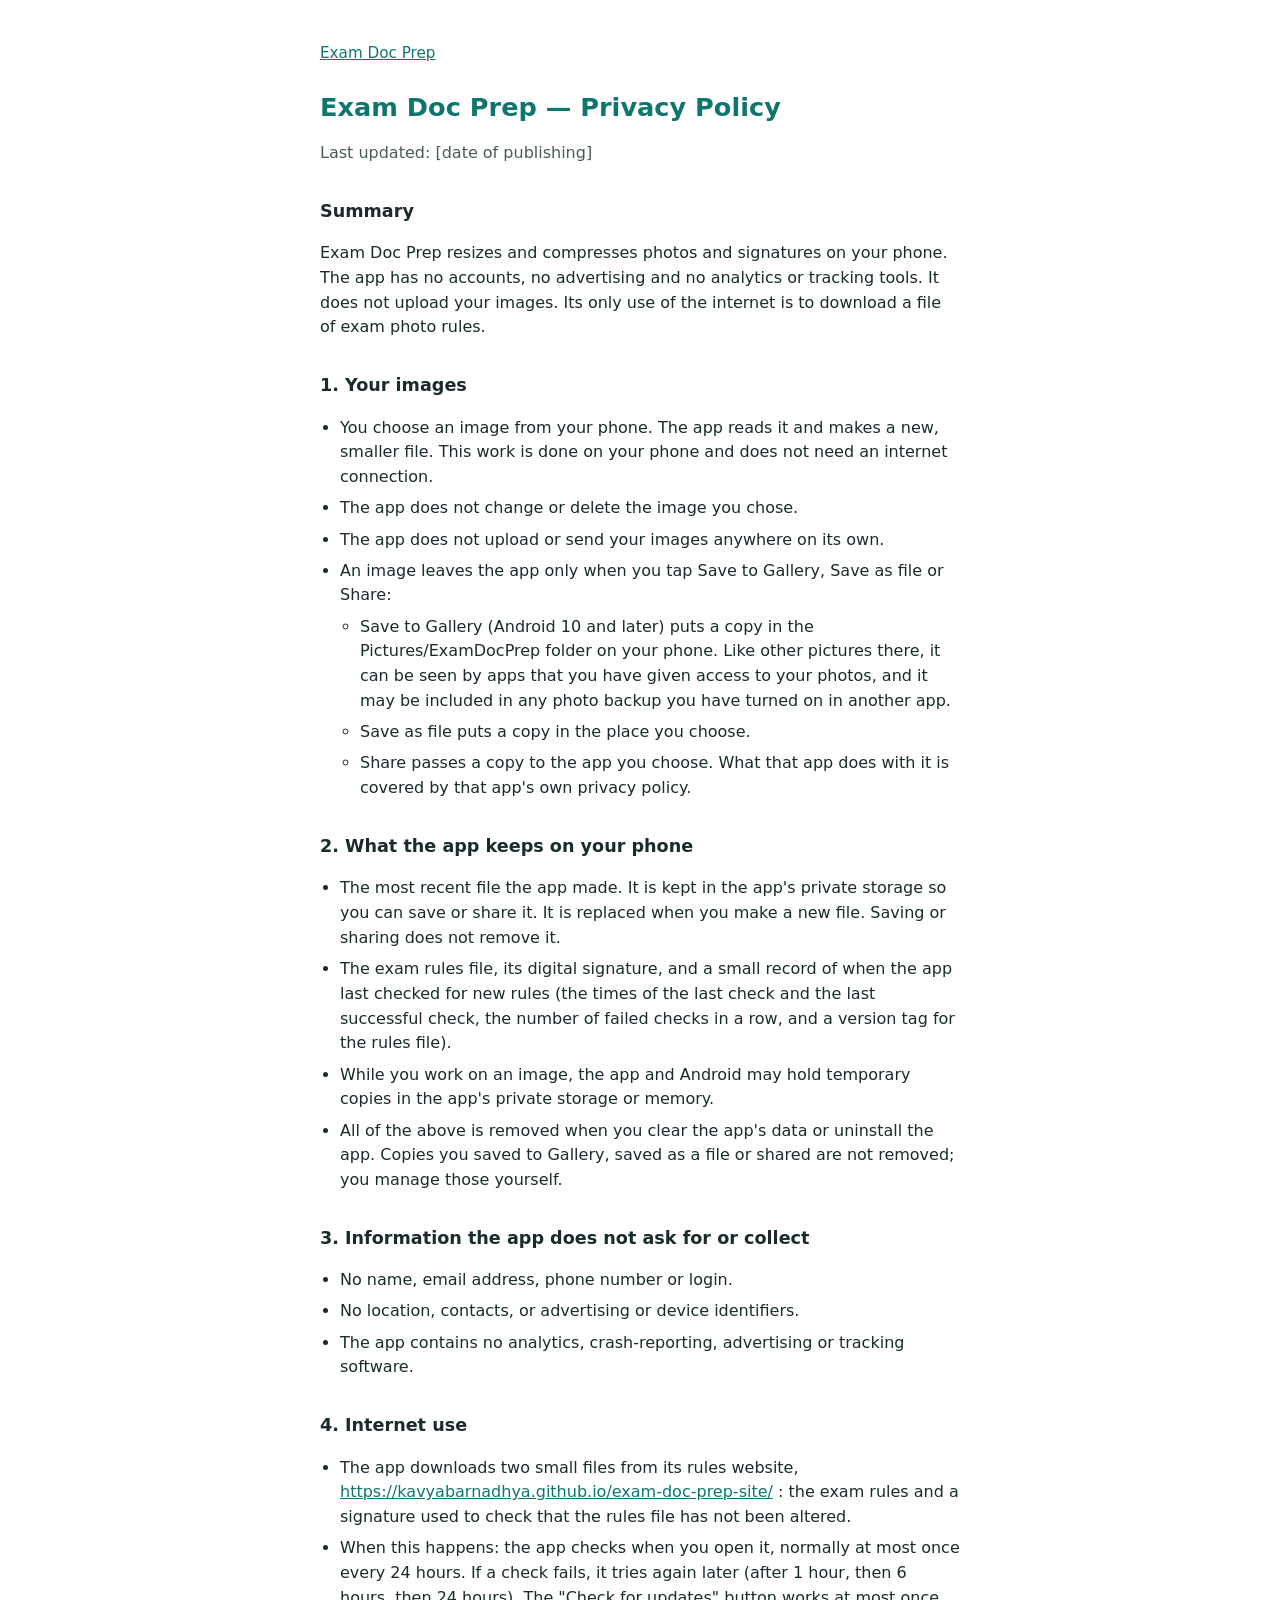
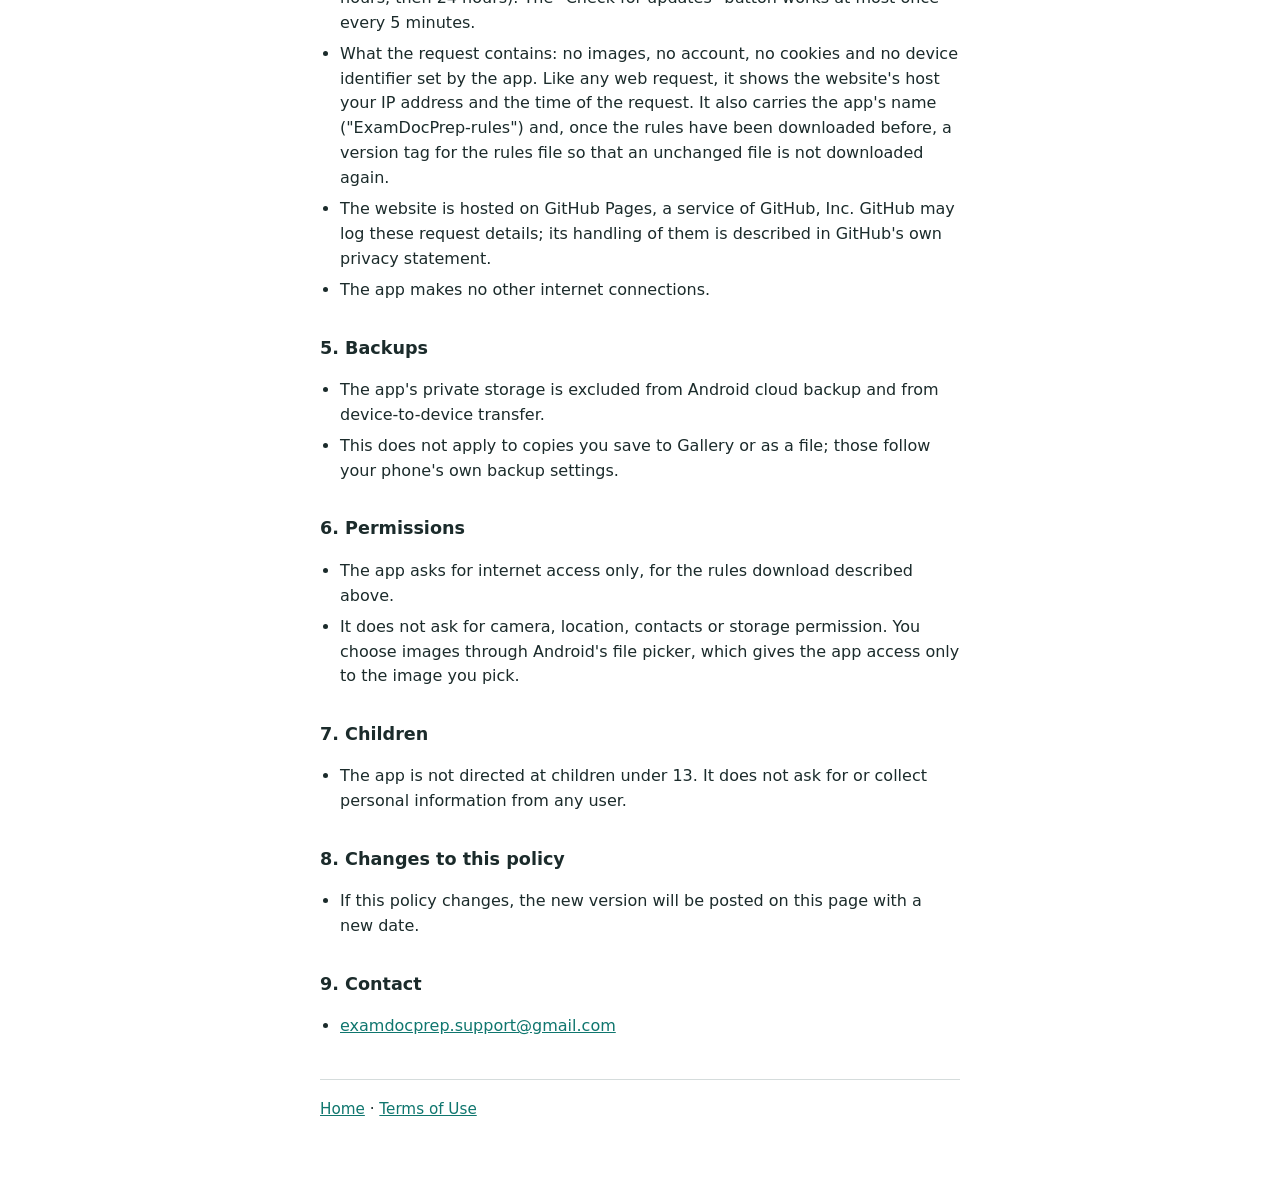
==== privacy/index.html @ 9127f496 "Add privacy policy and terms pages; reword home page sentence - privacy/index.html and terms/index.h" ====
<!DOCTYPE html>
<html lang="en">
<head>
<meta charset="utf-8">
<meta name="viewport" content="width=device-width, initial-scale=1">
<title>Privacy Policy – Exam Doc Prep</title>
<link rel="stylesheet" href="../site.css">
</head>
<body>
<nav><a href="../">Exam Doc Prep</a></nav>
<main>
<h1>Exam Doc Prep — Privacy Policy</h1>
<p class="date">Last updated: [date of publishing]</p>

<h2>Summary</h2>
<p>Exam Doc Prep resizes and compresses photos and signatures on your phone. The app has no accounts, no advertising and no analytics or tracking tools. It does not upload your images. Its only use of the internet is to download a file of exam photo rules.</p>

<h2>1. Your images</h2>
<ul>
<li>You choose an image from your phone. The app reads it and makes a new, smaller file. This work is done on your phone and does not need an internet connection.</li>
<li>The app does not change or delete the image you chose.</li>
<li>The app does not upload or send your images anywhere on its own.</li>
<li>An image leaves the app only when you tap Save to Gallery, Save as file or Share:
<ul>
<li>Save to Gallery (Android 10 and later) puts a copy in the Pictures/ExamDocPrep folder on your phone. Like other pictures there, it can be seen by apps that you have given access to your photos, and it may be included in any photo backup you have turned on in another app.</li>
<li>Save as file puts a copy in the place you choose.</li>
<li>Share passes a copy to the app you choose. What that app does with it is covered by that app's own privacy policy.</li>
</ul>
</li>
</ul>

<h2>2. What the app keeps on your phone</h2>
<ul>
<li>The most recent file the app made. It is kept in the app's private storage so you can save or share it. It is replaced when you make a new file. Saving or sharing does not remove it.</li>
<li>The exam rules file, its digital signature, and a small record of when the app last checked for new rules (the times of the last check and the last successful check, the number of failed checks in a row, and a version tag for the rules file).</li>
<li>While you work on an image, the app and Android may hold temporary copies in the app's private storage or memory.</li>
<li>All of the above is removed when you clear the app's data or uninstall the app. Copies you saved to Gallery, saved as a file or shared are not removed; you manage those yourself.</li>
</ul>

<h2>3. Information the app does not ask for or collect</h2>
<ul>
<li>No name, email address, phone number or login.</li>
<li>No location, contacts, or advertising or device identifiers.</li>
<li>The app contains no analytics, crash-reporting, advertising or tracking software.</li>
</ul>

<h2>4. Internet use</h2>
<ul>
<li>The app downloads two small files from its rules website, <a href="https://kavyabarnadhya.github.io/exam-doc-prep-site/">https://kavyabarnadhya.github.io/exam-doc-prep-site/</a> : the exam rules and a signature used to check that the rules file has not been altered.</li>
<li>When this happens: the app checks when you open it, normally at most once every 24 hours. If a check fails, it tries again later (after 1 hour, then 6 hours, then 24 hours). The "Check for updates" button works at most once every 5 minutes.</li>
<li>What the request contains: no images, no account, no cookies and no device identifier set by the app. Like any web request, it shows the website's host your IP address and the time of the request. It also carries the app's name ("ExamDocPrep-rules") and, once the rules have been downloaded before, a version tag for the rules file so that an unchanged file is not downloaded again.</li>
<li>The website is hosted on GitHub Pages, a service of GitHub, Inc. GitHub may log these request details; its handling of them is described in GitHub's own privacy statement.</li>
<li>The app makes no other internet connections.</li>
</ul>

<h2>5. Backups</h2>
<ul>
<li>The app's private storage is excluded from Android cloud backup and from device-to-device transfer.</li>
<li>This does not apply to copies you save to Gallery or as a file; those follow your phone's own backup settings.</li>
</ul>

<h2>6. Permissions</h2>
<ul>
<li>The app asks for internet access only, for the rules download described above.</li>
<li>It does not ask for camera, location, contacts or storage permission. You choose images through Android's file picker, which gives the app access only to the image you pick.</li>
</ul>

<h2>7. Children</h2>
<ul>
<li>The app is not directed at children under 13. It does not ask for or collect personal information from any user.</li>
</ul>

<h2>8. Changes to this policy</h2>
<ul>
<li>If this policy changes, the new version will be posted on this page with a new date.</li>
</ul>

<h2>9. Contact</h2>
<ul>
<li><a href="mailto:examdocprep.support@gmail.com">examdocprep.support@gmail.com</a></li>
</ul>
</main>
<footer><a href="../">Home</a> · <a href="../terms/">Terms of Use</a></footer>
</body>
</html>
---- site.css ----
/* Shared by the privacy and terms pages. Same look as the home page. */
:root { color-scheme: light dark; --text: #1b2b2b; --muted: #4a5a5a; --brand: #0f766e; --bg: #ffffff; --line: #d5dcdc; }
@media (prefers-color-scheme: dark) {
  :root { --text: #e6eded; --muted: #a9b8b8; --brand: #5eead4; --bg: #101616; --line: #2c3838; }
}
body { font-family: system-ui, sans-serif; max-width: 40rem; margin: 2rem auto 3rem; padding: 0 1rem; line-height: 1.55; color: var(--text); background: var(--bg); }
h1 { color: var(--brand); font-size: 1.6rem; line-height: 1.25; }
h2 { font-size: 1.1rem; margin-top: 2rem; }
a { color: var(--brand); }
a:focus-visible { outline: 2px solid var(--brand); outline-offset: 2px; }
ul { padding-left: 1.25rem; }
li { margin: 0.4rem 0; }
.date { color: var(--muted); }
nav, footer { font-size: 0.95rem; }
nav a, footer a { display: inline-block; padding: 0.6rem 0; }
footer { margin-top: 2.5rem; padding-top: 0.5rem; border-top: 1px solid var(--line); }
main { overflow-wrap: anywhere; }
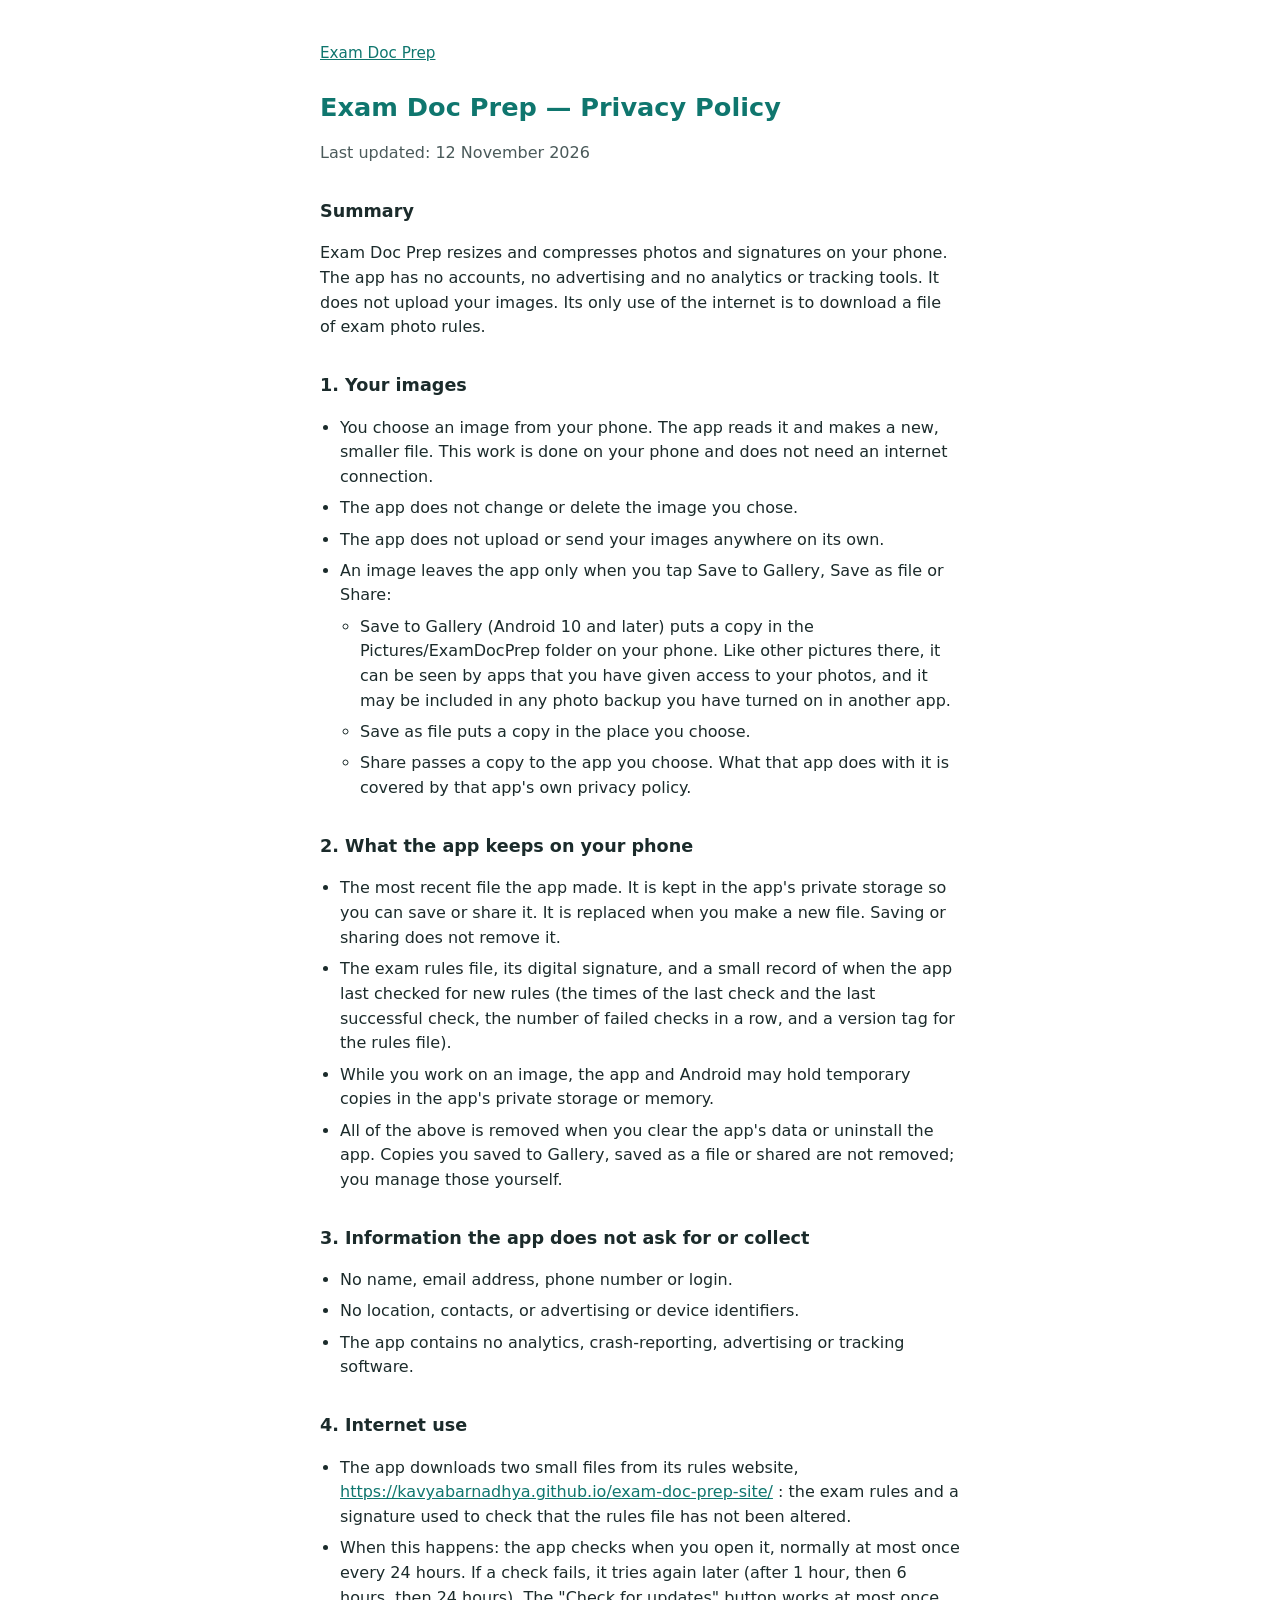
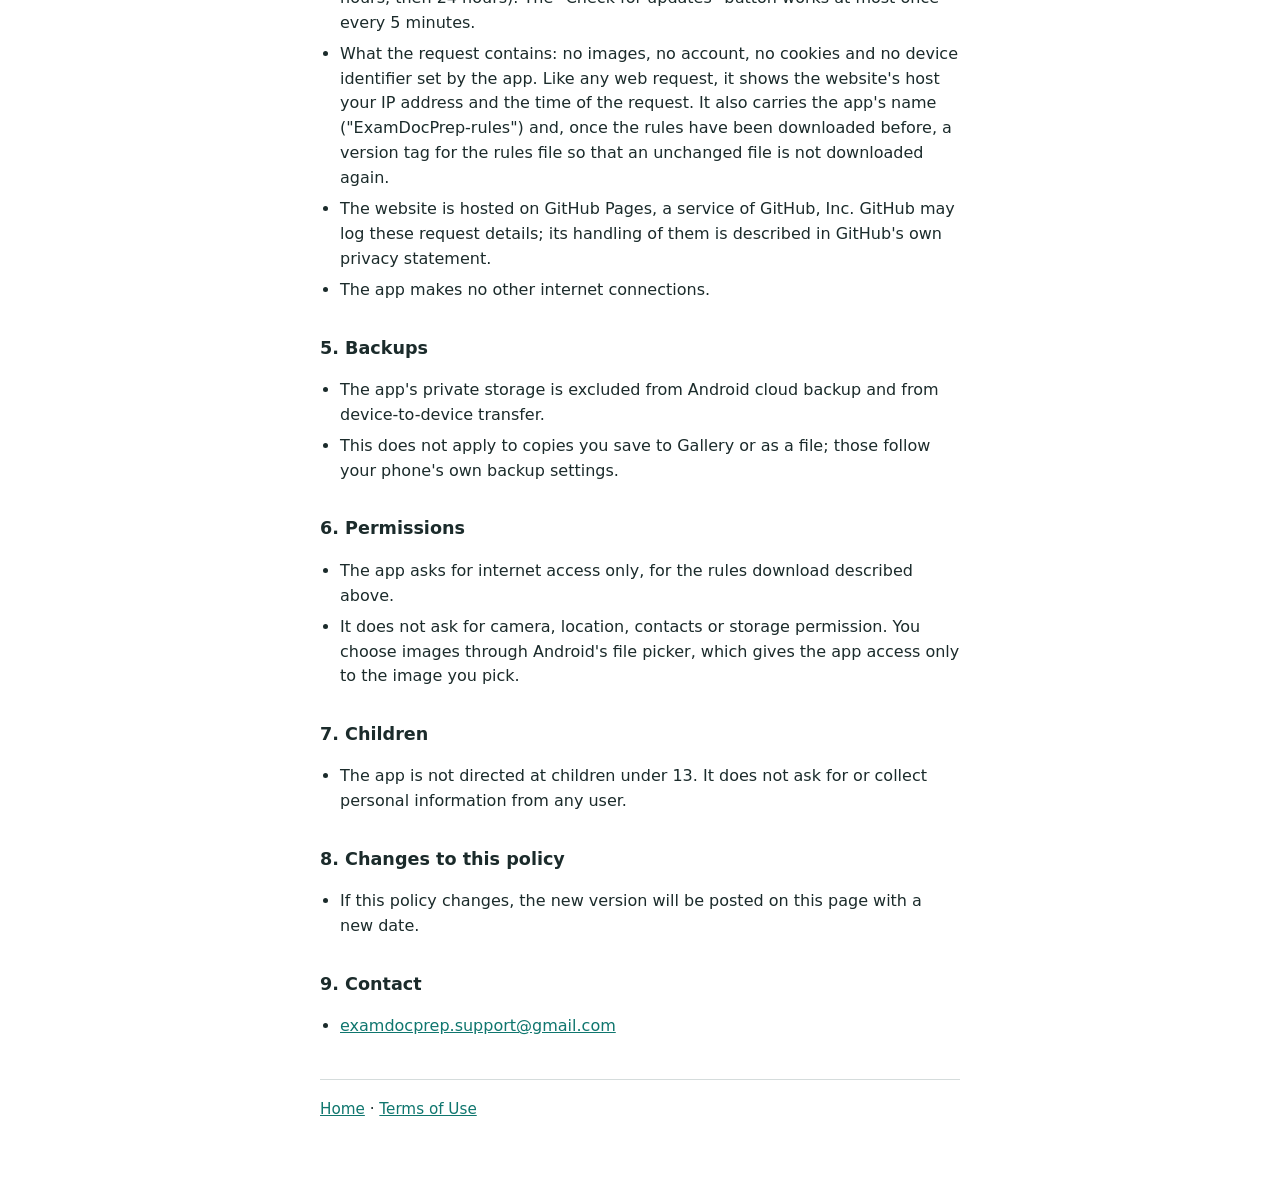
==== commit 62722125: "Set policy and terms date to 12 November 2026 Proposed publication date. No other text changed." ====
--- a/privacy/index.html
+++ b/privacy/index.html
@@ -10,7 +10,7 @@
 <nav><a href="../">Exam Doc Prep</a></nav>
 <main>
 <h1>Exam Doc Prep — Privacy Policy</h1>
-<p class="date">Last updated: [date of publishing]</p>
+<p class="date">Last updated: 12 November 2026</p>
 
 <h2>Summary</h2>
 <p>Exam Doc Prep resizes and compresses photos and signatures on your phone. The app has no accounts, no advertising and no analytics or tracking tools. It does not upload your images. Its only use of the internet is to download a file of exam photo rules.</p>
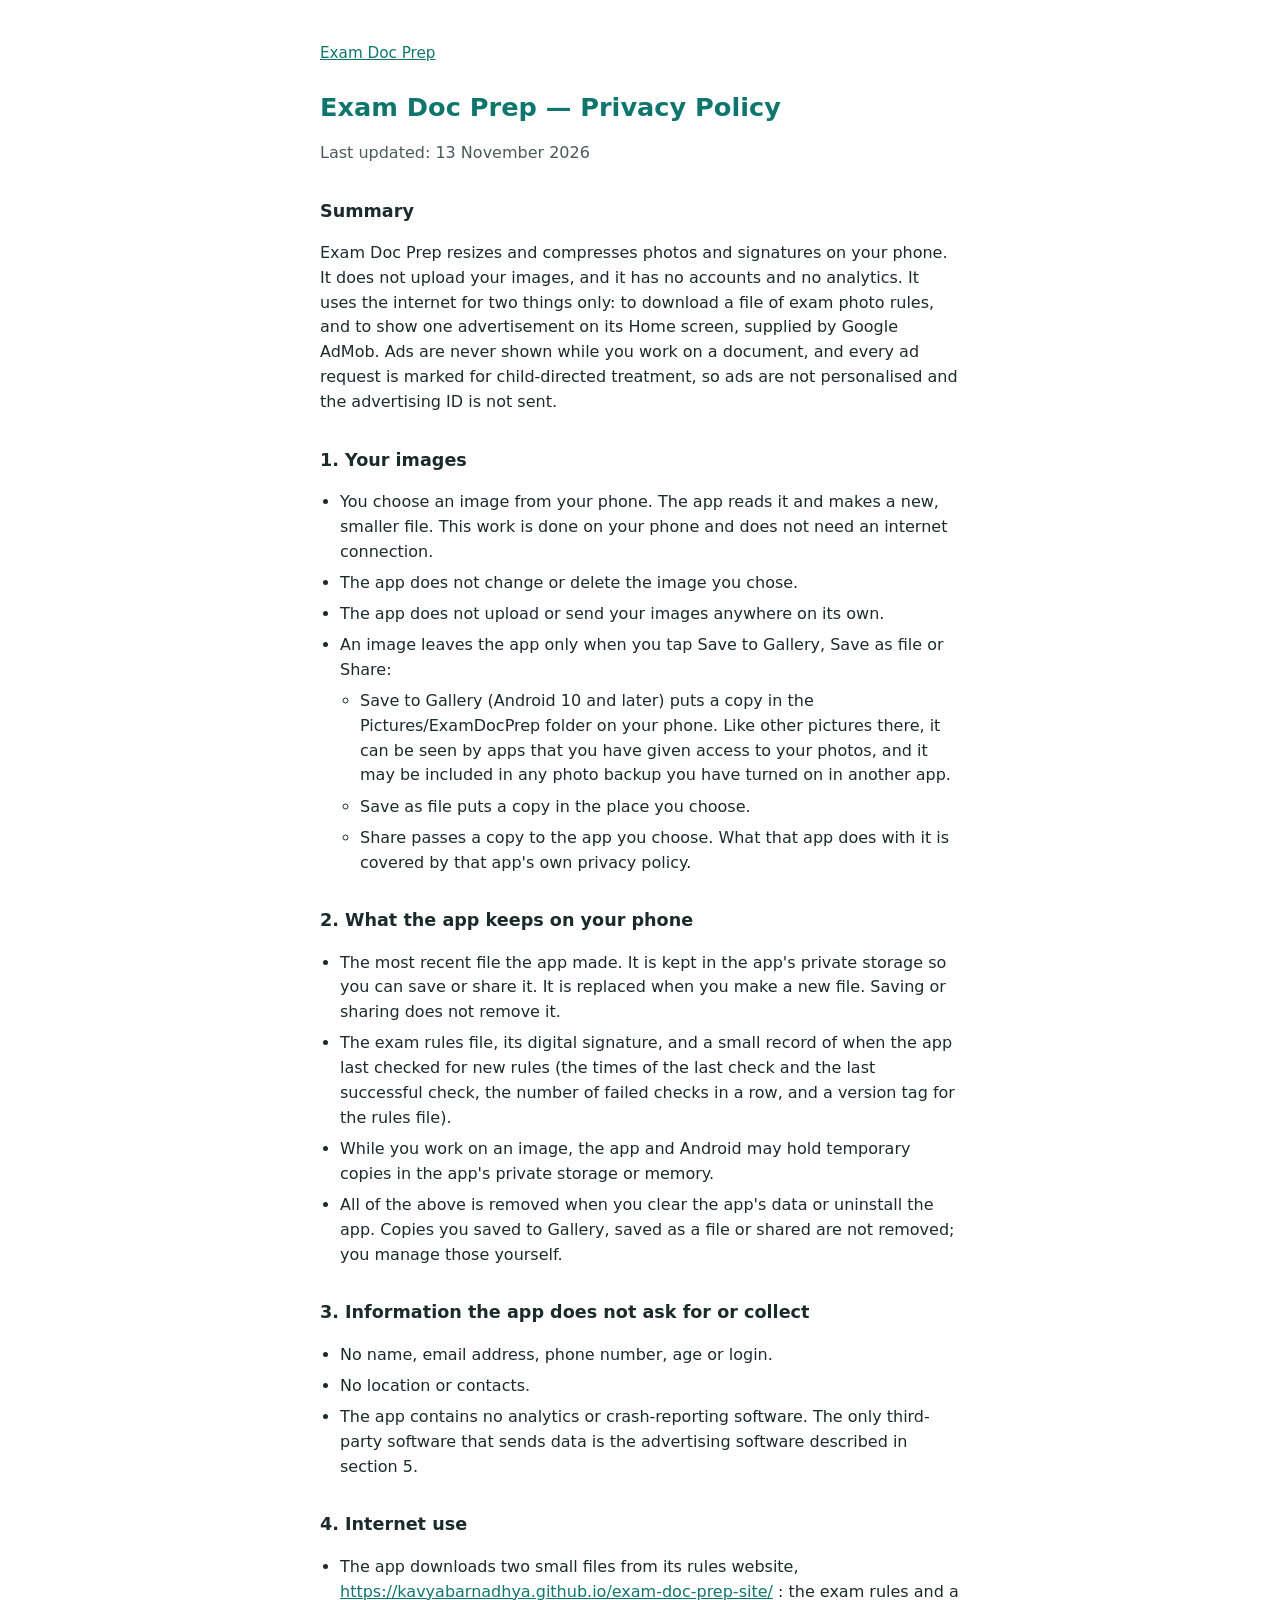
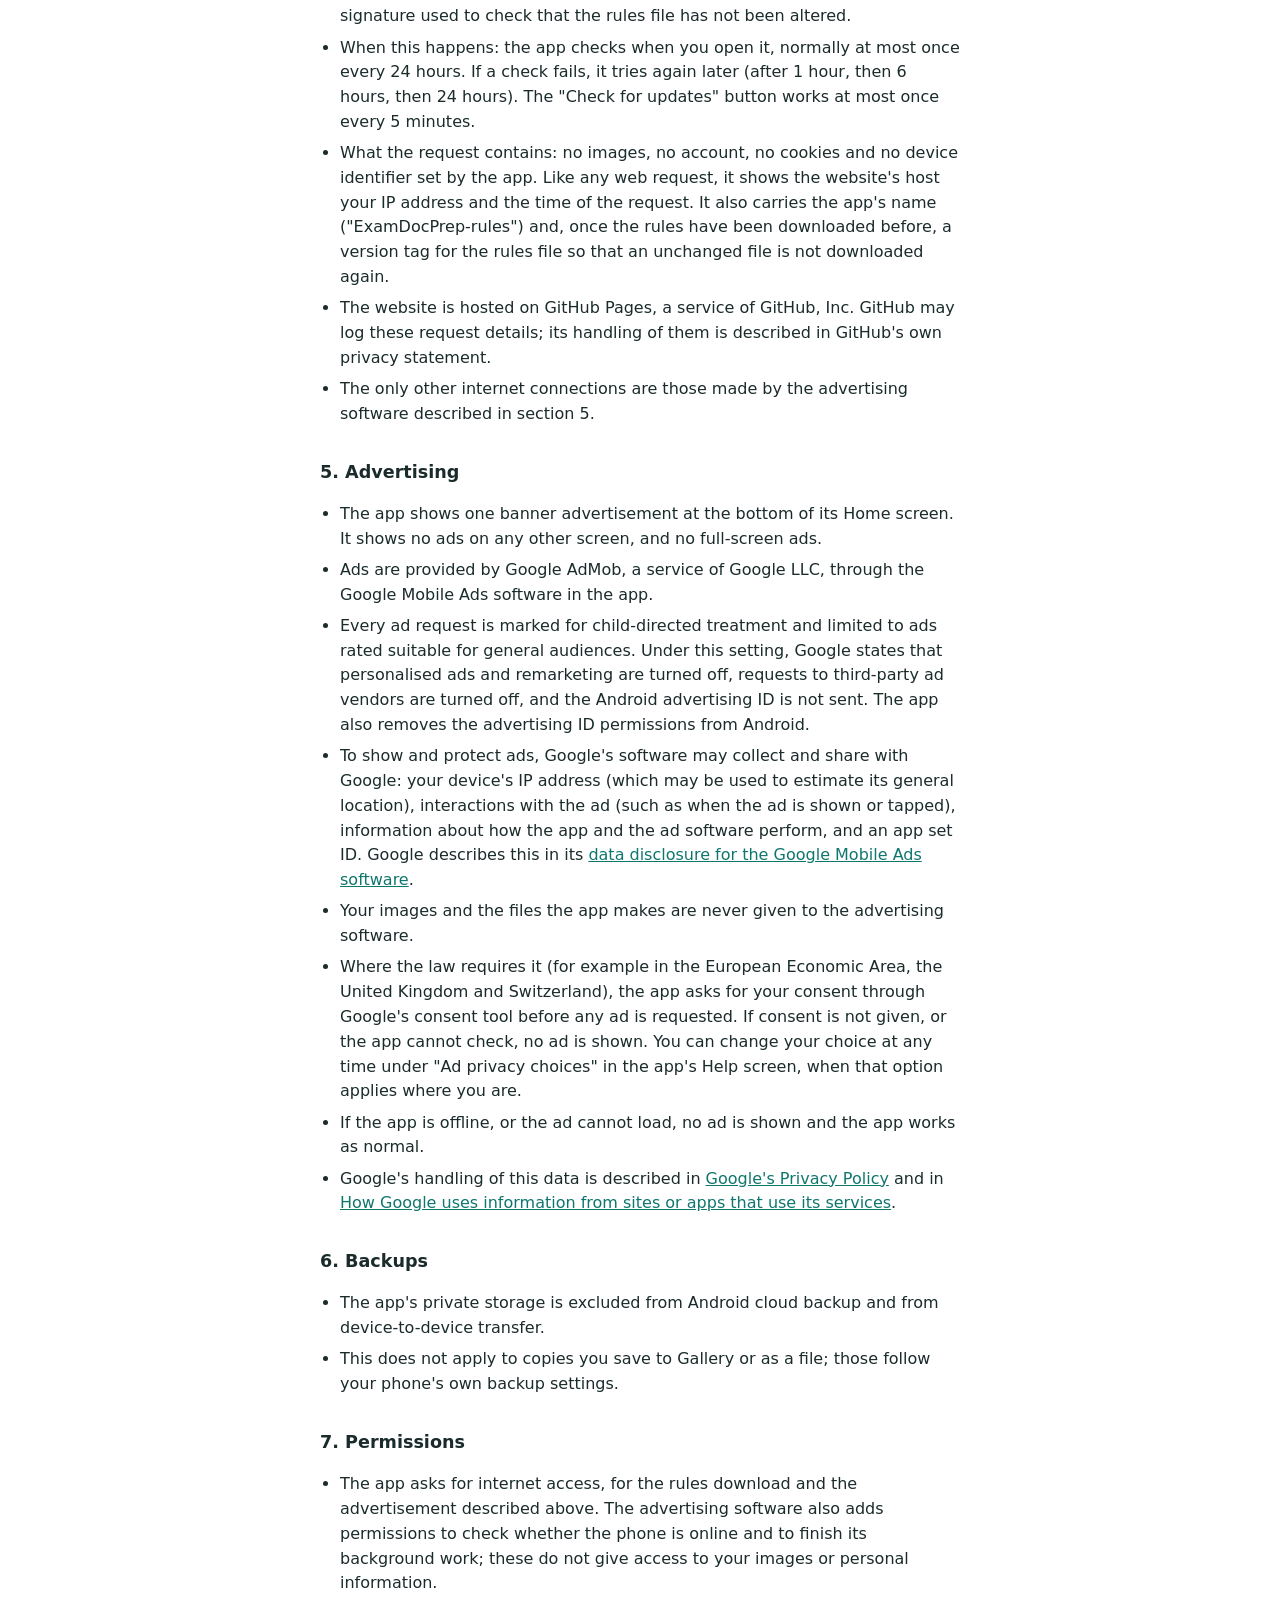
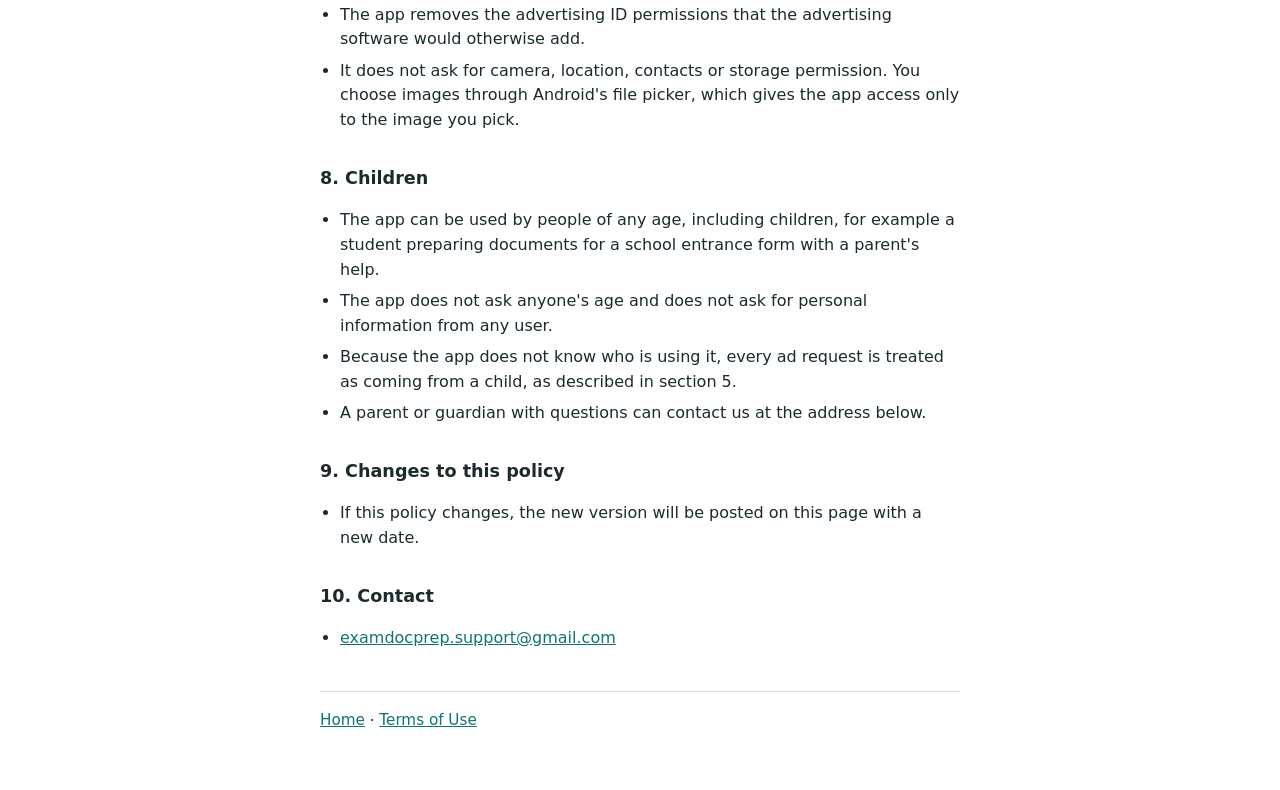
==== commit 0ab0a88d: "Privacy and terms: Home banner ad (AdMob, child-directed for every request), consent, all ages" ====
--- a/privacy/index.html
+++ b/privacy/index.html
@@ -10,10 +10,10 @@
 <nav><a href="../">Exam Doc Prep</a></nav>
 <main>
 <h1>Exam Doc Prep — Privacy Policy</h1>
-<p class="date">Last updated: 12 November 2026</p>
+<p class="date">Last updated: 13 November 2026</p>
 
 <h2>Summary</h2>
-<p>Exam Doc Prep resizes and compresses photos and signatures on your phone. The app has no accounts, no advertising and no analytics or tracking tools. It does not upload your images. Its only use of the internet is to download a file of exam photo rules.</p>
+<p>Exam Doc Prep resizes and compresses photos and signatures on your phone. It does not upload your images, and it has no accounts and no analytics. It uses the internet for two things only: to download a file of exam photo rules, and to show one advertisement on its Home screen, supplied by Google AdMob. Ads are never shown while you work on a document, and every ad request is marked for child-directed treatment, so ads are not personalised and the advertising ID is not sent.</p>
 
 <h2>1. Your images</h2>
 <ul>
@@ -39,9 +39,9 @@
 
 <h2>3. Information the app does not ask for or collect</h2>
 <ul>
-<li>No name, email address, phone number or login.</li>
-<li>No location, contacts, or advertising or device identifiers.</li>
-<li>The app contains no analytics, crash-reporting, advertising or tracking software.</li>
+<li>No name, email address, phone number, age or login.</li>
+<li>No location or contacts.</li>
+<li>The app contains no analytics or crash-reporting software. The only third-party software that sends data is the advertising software described in section 5.</li>
 </ul>
 
 <h2>4. Internet use</h2>
@@ -50,32 +50,48 @@
 <li>When this happens: the app checks when you open it, normally at most once every 24 hours. If a check fails, it tries again later (after 1 hour, then 6 hours, then 24 hours). The "Check for updates" button works at most once every 5 minutes.</li>
 <li>What the request contains: no images, no account, no cookies and no device identifier set by the app. Like any web request, it shows the website's host your IP address and the time of the request. It also carries the app's name ("ExamDocPrep-rules") and, once the rules have been downloaded before, a version tag for the rules file so that an unchanged file is not downloaded again.</li>
 <li>The website is hosted on GitHub Pages, a service of GitHub, Inc. GitHub may log these request details; its handling of them is described in GitHub's own privacy statement.</li>
-<li>The app makes no other internet connections.</li>
+<li>The only other internet connections are those made by the advertising software described in section 5.</li>
 </ul>
 
-<h2>5. Backups</h2>
+<h2>5. Advertising</h2>
+<ul>
+<li>The app shows one banner advertisement at the bottom of its Home screen. It shows no ads on any other screen, and no full-screen ads.</li>
+<li>Ads are provided by Google AdMob, a service of Google LLC, through the Google Mobile Ads software in the app.</li>
+<li>Every ad request is marked for child-directed treatment and limited to ads rated suitable for general audiences. Under this setting, Google states that personalised ads and remarketing are turned off, requests to third-party ad vendors are turned off, and the Android advertising ID is not sent. The app also removes the advertising ID permissions from Android.</li>
+<li>To show and protect ads, Google's software may collect and share with Google: your device's IP address (which may be used to estimate its general location), interactions with the ad (such as when the ad is shown or tapped), information about how the app and the ad software perform, and an app set ID. Google describes this in its <a href="https://developers.google.com/admob/android/privacy/play-data-disclosure">data disclosure for the Google Mobile Ads software</a>.</li>
+<li>Your images and the files the app makes are never given to the advertising software.</li>
+<li>Where the law requires it (for example in the European Economic Area, the United Kingdom and Switzerland), the app asks for your consent through Google's consent tool before any ad is requested. If consent is not given, or the app cannot check, no ad is shown. You can change your choice at any time under "Ad privacy choices" in the app's Help screen, when that option applies where you are.</li>
+<li>If the app is offline, or the ad cannot load, no ad is shown and the app works as normal.</li>
+<li>Google's handling of this data is described in <a href="https://policies.google.com/privacy">Google's Privacy Policy</a> and in <a href="https://policies.google.com/technologies/partner-sites">How Google uses information from sites or apps that use its services</a>.</li>
+</ul>
+
+<h2>6. Backups</h2>
 <ul>
 <li>The app's private storage is excluded from Android cloud backup and from device-to-device transfer.</li>
 <li>This does not apply to copies you save to Gallery or as a file; those follow your phone's own backup settings.</li>
 </ul>
 
-<h2>6. Permissions</h2>
+<h2>7. Permissions</h2>
 <ul>
-<li>The app asks for internet access only, for the rules download described above.</li>
+<li>The app asks for internet access, for the rules download and the advertisement described above. The advertising software also adds permissions to check whether the phone is online and to finish its background work; these do not give access to your images or personal information.</li>
+<li>The app removes the advertising ID permissions that the advertising software would otherwise add.</li>
 <li>It does not ask for camera, location, contacts or storage permission. You choose images through Android's file picker, which gives the app access only to the image you pick.</li>
 </ul>
 
-<h2>7. Children</h2>
+<h2>8. Children</h2>
 <ul>
-<li>The app is not directed at children under 13. It does not ask for or collect personal information from any user.</li>
+<li>The app can be used by people of any age, including children, for example a student preparing documents for a school entrance form with a parent's help.</li>
+<li>The app does not ask anyone's age and does not ask for personal information from any user.</li>
+<li>Because the app does not know who is using it, every ad request is treated as coming from a child, as described in section 5.</li>
+<li>A parent or guardian with questions can contact us at the address below.</li>
 </ul>
 
-<h2>8. Changes to this policy</h2>
+<h2>9. Changes to this policy</h2>
 <ul>
 <li>If this policy changes, the new version will be posted on this page with a new date.</li>
 </ul>
 
-<h2>9. Contact</h2>
+<h2>10. Contact</h2>
 <ul>
 <li><a href="mailto:examdocprep.support@gmail.com">examdocprep.support@gmail.com</a></li>
 </ul>
